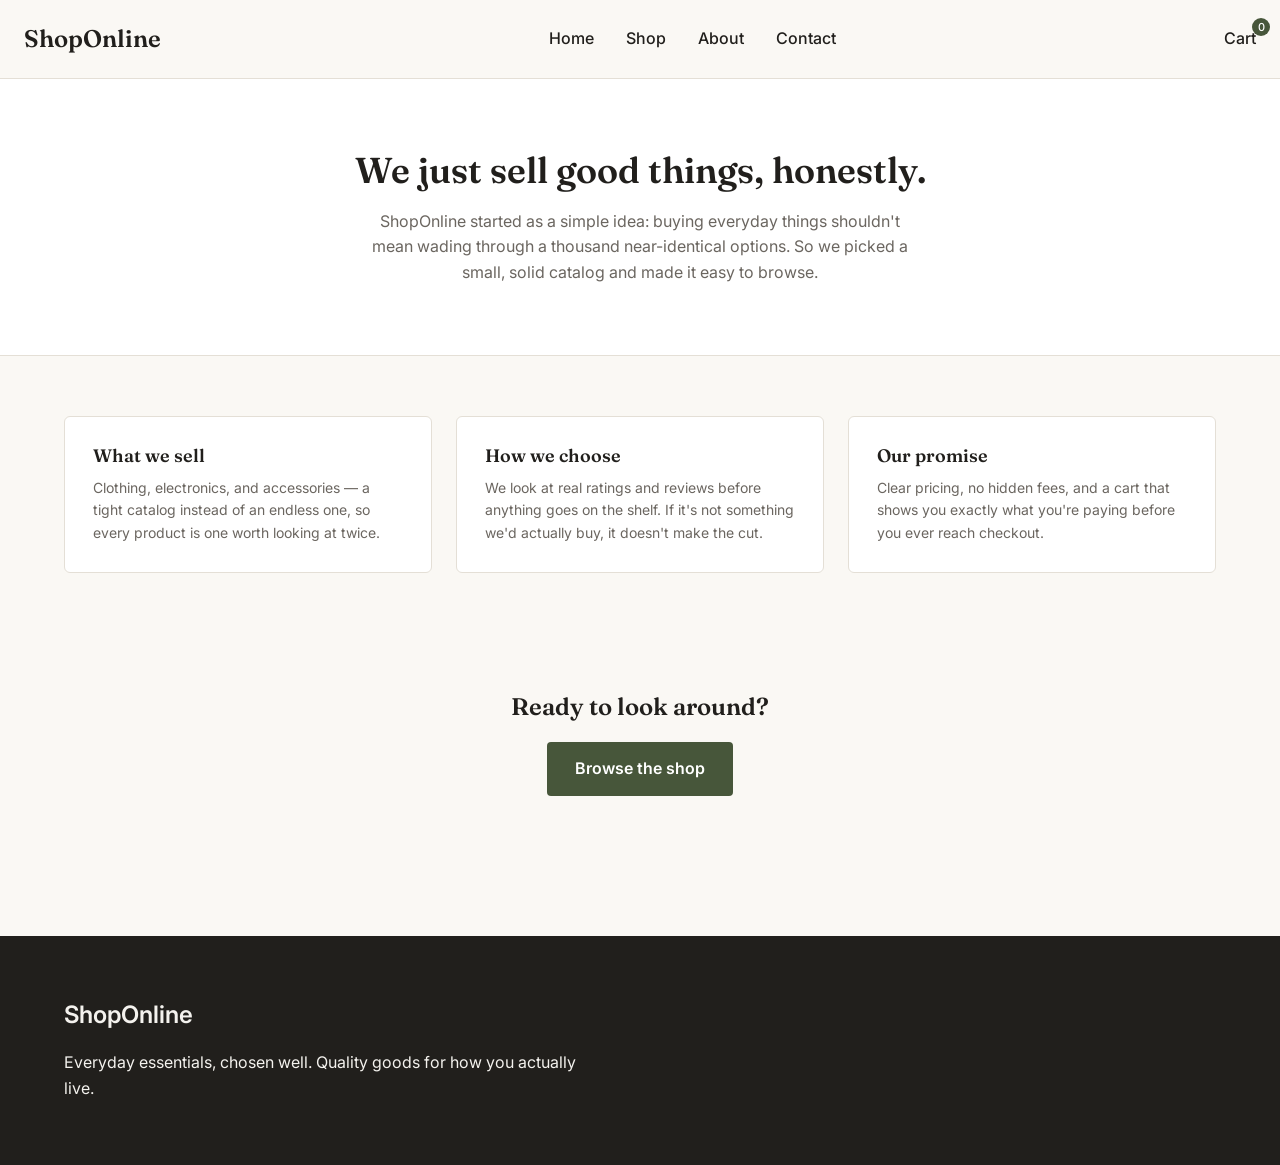
==== about.html @ 8304ce4b "Add about page and contact page with client-side form validation" ====
<!doctype html>
<html lang="en">
  <head>
    <meta charset="UTF-8" />
    <meta name="viewport" content="width=device-width, initial-scale=1.0" />
    <title>ShopOnline — About</title>
    <link rel="preconnect" href="https://fonts.googleapis.com" />
    <link
      href="https://fonts.googleapis.com/css2?family=Fraunces:wght@500;600&family=Inter:wght@400;500;600&display=swap"
      rel="stylesheet"
    />
    <link rel="stylesheet" href="css/style.css" />
  </head>
  <body>
    <header class="navbar">
      <a href="index.html" class="logo">ShopOnline</a>
      <nav>
        <ul class="nav-links">
          <li><a href="index.html">Home</a></li>
          <li><a href="shop.html">Shop</a></li>
          <li><a href="about.html">About</a></li>
          <li><a href="contact.html">Contact</a></li>
        </ul>
      </nav>
      <div class="nav-right">
        <a href="cart.html" class="cart-link"
          >Cart <span class="cart-count" id="cart-count">0</span></a
        >
        <button class="hamburger" id="hamburger" aria-label="Menu">
          <span></span><span></span><span></span>
        </button>
      </div>
    </header>

    <main>
      <section class="about-hero">
        <div class="container">
          <h1>We just sell good things, honestly.</h1>
          <p>
            ShopOnline started as a simple idea: buying everyday things
            shouldn't mean wading through a thousand near-identical options. So
            we picked a small, solid catalog and made it easy to browse.
          </p>
        </div>
      </section>

      <section class="container section about-grid">
        <div class="about-card">
          <h3>What we sell</h3>
          <p>
            Clothing, electronics, and accessories — a tight catalog instead of
            an endless one, so every product is one worth looking at twice.
          </p>
        </div>
        <div class="about-card">
          <h3>How we choose</h3>
          <p>
            We look at real ratings and reviews before anything goes on the
            shelf. If it's not something we'd actually buy, it doesn't make the
            cut.
          </p>
        </div>
        <div class="about-card">
          <h3>Our promise</h3>
          <p>
            Clear pricing, no hidden fees, and a cart that shows you exactly
            what you're paying before you ever reach checkout.
          </p>
        </div>
      </section>

      <section class="container section-cta-block">
        <h2>Ready to look around?</h2>
        <a href="shop.html" class="btn btn-primary">Browse the shop</a>
      </section>
    </main>

    <footer class="site-footer">
      <div class="container">
        <div class="footer-grid">
          <div>
            <h4 class="logo">ShopOnline</h4>
            <p>
              Everyday essentials, chosen well. Quality goods for how you
              actually live.
            </p>
          </div>
          <div></div>
        </div>
      </div>
    </footer>
  </body>
</html>
---- css/style.css ----
/* ===== Variables ===== */
:root {
  --color-bg: #faf8f4; /* warm off-white background */
  --color-text: #211f1c; /* near-black text */
  --color-muted: #6b6660; /* soft gray for secondary text */
  --color-card: #ffffff;
  --color-border: #e4dfd6;
  --color-accent: #47563a; /* olive green - buttons, links */
  --color-accent-dark: #333f29;
  --font-heading: "Fraunces", serif;
  --font-body: "Inter", sans-serif;
  --max-width: 1200px;
}

/* ===== Reset ===== */
* {
  margin: 0;
  padding: 0;
  box-sizing: border-box;
}

body {
  font-family: var(--font-body);
  background: var(--color-bg);
  color: var(--color-text);
  line-height: 1.6;
}

img {
  max-width: 100%;
  display: block;
}

a {
  text-decoration: none;
  color: inherit;
}

h1,
h2,
h3 {
  font-family: var(--font-heading);
  line-height: 1.2;
  font-weight: 600;
}

.container {
  max-width: var(--max-width);
  margin: 0 auto;
  padding: 0 24px;
}

.btn {
  display: inline-block;
  padding: 14px 28px;
  border-radius: 4px;
  font-weight: 600;
  cursor: pointer;
  border: none;
  transition: background 0.2s ease;
}

.btn-primary {
  background: var(--color-accent);
  color: #fff;
}
.btn-primary:hover {
  background: var(--color-accent-dark);
}

.btn-outline {
  background: transparent;
  border: 1px solid var(--color-text);
  color: var(--color-text);
}
.btn-outline:hover {
  background: var(--color-text);
  color: #fff;
}

/* ===== Navbar ===== */
.navbar {
  display: flex;
  align-items: center;
  justify-content: space-between;
  padding: 20px 24px;
  border-bottom: 1px solid var(--color-border);
  background: var(--color-bg);
  position: sticky;
  top: 0;
  z-index: 100;
}

.logo {
  font-family: var(--font-heading);
  font-size: 24px;
  font-weight: 600;
}

.nav-links {
  display: flex;
  gap: 32px;
  list-style: none;
}

.nav-links a {
  font-weight: 500;
}
.nav-links a:hover {
  color: var(--color-accent);
}

.nav-right {
  display: flex;
  align-items: center;
  gap: 20px;
}

.cart-link {
  position: relative;
  font-weight: 500;
}

.cart-count {
  position: absolute;
  top: -8px;
  right: -14px;
  background: var(--color-accent);
  color: #fff;
  font-size: 11px;
  width: 18px;
  height: 18px;
  border-radius: 50%;
  display: flex;
  align-items: center;
  justify-content: center;
}

.hamburger {
  display: none;
  flex-direction: column;
  gap: 5px;
  background: none;
  border: none;
  cursor: pointer;
}
.hamburger span {
  width: 24px;
  height: 2px;
  background: var(--color-text);
}

/* ===== Footer ===== */
.site-footer {
  background: var(--color-text);
  color: #f4f2ee;
  margin-top: 80px;
  padding: 60px 0 24px;
}

.footer-grid {
  display: grid;
  grid-template-columns: 2fr 1fr 1fr;
  gap: 40px;
  margin-bottom: 40px;
}

.footer-grid h4 {
  margin-bottom: 16px;
  font-family: var(--font-body);
}

.footer-grid ul {
  list-style: none;
}
.footer-grid li {
  margin-bottom: 10px;
  color: #cfcac2;
}
.footer-grid a:hover {
  color: #fff;
}

.footer-bottom {
  border-top: 1px solid #3a3833;
  padding-top: 20px;
  text-align: center;
  font-size: 14px;
  color: #a39d92;
}

/* ===== Hero ===== */
.hero {
  display: flex;
  align-items: center;
  gap: 60px;
  padding: 60px 24px;
  max-width: var(--max-width);
  margin: 0 auto;
}

.hero-text {
  flex: 1;
}
.hero-text h1 {
  font-size: 48px;
  margin-bottom: 20px;
}
.hero-text p {
  color: var(--color-muted);
  font-size: 17px;
  margin-bottom: 28px;
  max-width: 420px;
}

.hero-image {
  flex: 1;
}
.hero-image img {
  border-radius: 6px;
  width: 100%;
  height: 420px;
  object-fit: cover;
}

/* ===== Sections ===== */
.section {
  padding: 60px 24px;
}

.section-heading {
  margin-bottom: 32px;
}
.section-heading h2 {
  font-size: 30px;
  margin-bottom: 6px;
}
.section-heading p {
  color: var(--color-muted);
}

.section-cta {
  text-align: center;
  margin-top: 32px;
}

/* ===== Product grid & cards ===== */
.product-grid {
  display: grid;
  grid-template-columns: repeat(4, 1fr);
  gap: 24px;
}

.product-card {
  background: var(--color-card);
  border: 1px solid var(--color-border);
  border-radius: 6px;
  overflow: hidden;
  transition: box-shadow 0.2s ease;
}
.product-card:hover {
  box-shadow: 0 8px 20px rgba(0, 0, 0, 0.06);
}

.product-image {
  height: 200px;
  display: flex;
  align-items: center;
  justify-content: center;
  padding: 20px;
  background: #fff;
}
.product-image img {
  max-height: 160px;
  object-fit: contain;
}

.product-info {
  padding: 16px;
}
.product-category {
  font-size: 12px;
  color: var(--color-muted);
  text-transform: capitalize;
  margin-bottom: 4px;
}
.product-title {
  font-size: 15px;
  font-weight: 500;
  font-family: var(--font-body);
  margin-bottom: 12px;
  display: -webkit-box;
  -webkit-line-clamp: 2;
  -webkit-box-orient: vertical;
  overflow: hidden;
  height: 40px;
}

.product-footer {
  display: flex;
  align-items: center;
  justify-content: space-between;
}
.product-price {
  font-weight: 600;
}

.btn-add-cart {
  background: var(--color-text);
  color: #fff;
  border: none;
  padding: 8px 12px;
  font-size: 13px;
  border-radius: 4px;
  cursor: pointer;
}
.btn-add-cart:hover {
  background: var(--color-accent);
}
/* ===== Filter bar ===== */
.filter-bar {
  display: flex;
  gap: 12px;
  flex-wrap: wrap;
  margin-bottom: 32px;
}

.filter-btn {
  background: transparent;
  border: 1px solid var(--color-border);
  padding: 8px 16px;
  border-radius: 20px;
  font-size: 14px;
  text-transform: capitalize;
  cursor: pointer;
  color: var(--color-muted);
}

.filter-btn:hover {
  border-color: var(--color-accent);
}

.filter-btn.active {
  background: var(--color-accent);
  border-color: var(--color-accent);
  color: #fff;
}
/* ===== Cart page ===== */
.cart-layout {
  display: grid;
  grid-template-columns: 2fr 1fr;
  gap: 32px;
  align-items: start;
}

.cart-items {
  display: flex;
  flex-direction: column;
  gap: 16px;
}

.cart-row {
  display: grid;
  grid-template-columns: 70px 2fr auto auto auto;
  align-items: center;
  gap: 16px;
  background: var(--color-card);
  border: 1px solid var(--color-border);
  border-radius: 6px;
  padding: 12px 16px;
}

.cart-row img {
  width: 60px;
  height: 60px;
  object-fit: contain;
}

.cart-row-title {
  font-size: 14px;
  font-weight: 500;
}
.cart-row-price {
  font-size: 13px;
  color: var(--color-muted);
}

.qty-control {
  display: flex;
  align-items: center;
  gap: 10px;
}
.qty-btn {
  width: 26px;
  height: 26px;
  border: 1px solid var(--color-border);
  background: #fff;
  border-radius: 4px;
  cursor: pointer;
  font-size: 15px;
}
.qty-btn:hover {
  border-color: var(--color-accent);
}

.cart-row-total {
  font-weight: 600;
}

.remove-btn {
  background: none;
  border: none;
  color: var(--color-muted);
  font-size: 13px;
  text-decoration: underline;
  cursor: pointer;
}
.remove-btn:hover {
  color: #b3261e;
}

.empty-cart {
  padding: 60px 0;
  text-align: center;
  color: var(--color-muted);
}

/* Order summary */
.cart-summary {
  background: var(--color-card);
  border: 1px solid var(--color-border);
  border-radius: 6px;
  padding: 24px;
}
.cart-summary h3 {
  margin-bottom: 20px;
  font-size: 18px;
}

.summary-row {
  display: flex;
  justify-content: space-between;
  margin-bottom: 12px;
  color: var(--color-muted);
  font-size: 14px;
}
.summary-total {
  font-weight: 600;
  color: var(--color-text);
  font-size: 16px;
  border-top: 1px solid var(--color-border);
  padding-top: 12px;
  margin-top: 8px;
}

.cart-summary .btn {
  width: 100%;
  margin-top: 16px;
}

@media (max-width: 800px) {
  .cart-layout {
    grid-template-columns: 1fr;
  }
  .cart-row {
    grid-template-columns: 50px 1fr auto;
    row-gap: 8px;
  }
  .cart-row-total,
  .remove-btn {
    grid-column: 2 / 3;
  }
}
/* ===== About page ===== */
.about-hero {
  background: var(--color-card);
  border-bottom: 1px solid var(--color-border);
  padding: 70px 24px;
  text-align: center;
}
.about-hero h1 {
  font-size: 36px;
  margin-bottom: 16px;
}
.about-hero p {
  max-width: 560px;
  margin: 0 auto;
  color: var(--color-muted);
}

.about-grid {
  display: grid;
  grid-template-columns: repeat(3, 1fr);
  gap: 24px;
}
.about-card {
  background: var(--color-card);
  border: 1px solid var(--color-border);
  border-radius: 6px;
  padding: 28px;
}
.about-card h3 {
  font-size: 18px;
  margin-bottom: 10px;
}
.about-card p {
  color: var(--color-muted);
  font-size: 14px;
}

.section-cta-block {
  text-align: center;
  padding: 60px 24px;
}
.section-cta-block h2 {
  margin-bottom: 20px;
}

/* ===== Contact page ===== */
.contact-layout {
  display: grid;
  grid-template-columns: 2fr 1fr;
  gap: 40px;
}

.form-group {
  margin-bottom: 20px;
}
.form-group label {
  display: block;
  margin-bottom: 6px;
  font-size: 14px;
  font-weight: 500;
}
.form-group input,
.form-group textarea {
  width: 100%;
  padding: 12px 14px;
  border: 1px solid var(--color-border);
  border-radius: 4px;
  font-family: var(--font-body);
  font-size: 14px;
  background: #fff;
}
.form-group input:focus,
.form-group textarea:focus {
  outline: none;
  border-color: var(--color-accent);
}
.form-group input.input-error,
.form-group textarea.input-error {
  border-color: #b3261e;
}
.error-msg {
  display: block;
  color: #b3261e;
  font-size: 13px;
  margin-top: 4px;
  min-height: 16px;
}
.form-success {
  color: var(--color-accent-dark);
  margin-top: 14px;
  font-size: 14px;
}

.contact-info {
  background: var(--color-card);
  border: 1px solid var(--color-border);
  border-radius: 6px;
  padding: 24px;
  height: fit-content;
}
.contact-info h3 {
  margin-bottom: 16px;
  font-size: 18px;
}
.contact-info p {
  margin-bottom: 14px;
  font-size: 14px;
  color: var(--color-muted);
}

@media (max-width: 800px) {
  .about-grid {
    grid-template-columns: 1fr;
  }
  .contact-layout {
    grid-template-columns: 1fr;
  }
}
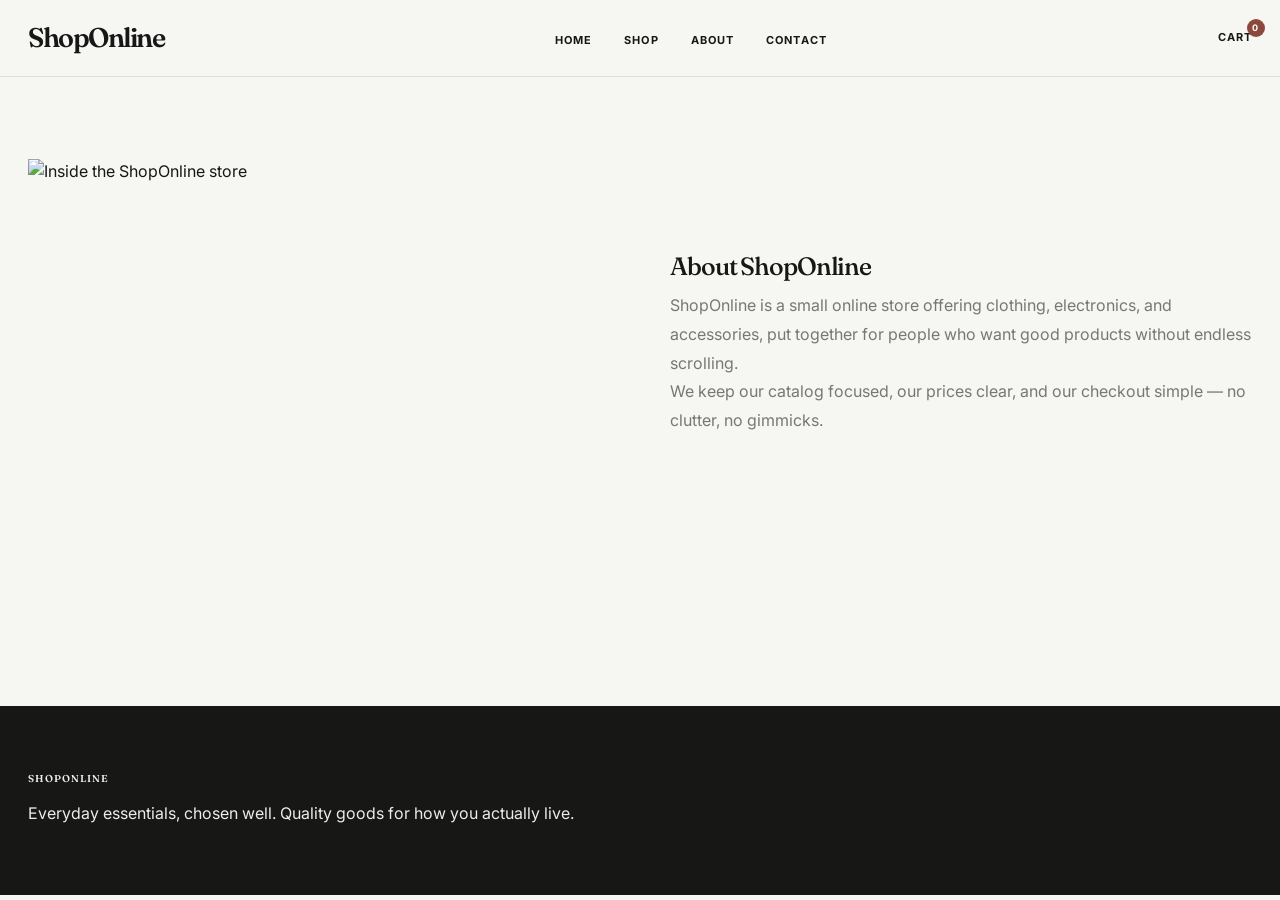
==== commit 89ff1490: "Update About page with Anarkali, Lahore store address" ====
--- a/about.html
+++ b/about.html
@@ -33,45 +33,25 @@
     </header>
 
     <main>
-      <section class="about-hero">
-        <div class="container">
-          <h1>We just sell good things, honestly.</h1>
+      <section class="container section about-location">
+        <div class="location-image">
+          <img
+            src="https://images.unsplash.com/photo-1441986300917-64674bd600d8?auto=format&fit=crop&w=900&q=80"
+            alt="Inside the ShopOnline store"
+          />
+        </div>
+        <div class="location-address">
+          <h3>About ShopOnline</h3>
           <p>
-            ShopOnline started as a simple idea: buying everyday things
-            shouldn't mean wading through a thousand near-identical options. So
-            we picked a small, solid catalog and made it easy to browse.
+            ShopOnline is a small online store offering clothing, electronics,
+            and accessories, put together for people who want good products
+            without endless scrolling.
+          </p>
+          <p>
+            We keep our catalog focused, our prices clear, and our checkout
+            simple — no clutter, no gimmicks.
           </p>
         </div>
-      </section>
-
-      <section class="container section about-grid">
-        <div class="about-card">
-          <h3>What we sell</h3>
-          <p>
-            Clothing, electronics, and accessories — a tight catalog instead of
-            an endless one, so every product is one worth looking at twice.
-          </p>
-        </div>
-        <div class="about-card">
-          <h3>How we choose</h3>
-          <p>
-            We look at real ratings and reviews before anything goes on the
-            shelf. If it's not something we'd actually buy, it doesn't make the
-            cut.
-          </p>
-        </div>
-        <div class="about-card">
-          <h3>Our promise</h3>
-          <p>
-            Clear pricing, no hidden fees, and a cart that shows you exactly
-            what you're paying before you ever reach checkout.
-          </p>
-        </div>
-      </section>
-
-      <section class="container section-cta-block">
-        <h2>Ready to look around?</h2>
-        <a href="shop.html" class="btn btn-primary">Browse the shop</a>
       </section>
     </main>
 
--- a/css/style.css
+++ b/css/style.css
@@ -1,36 +1,38 @@
-/* ===== Variables ===== */
 :root {
-  --color-bg: #faf8f4; /* warm off-white background */
-  --color-text: #211f1c; /* near-black text */
-  --color-muted: #6b6660; /* soft gray for secondary text */
+  --color-bg: #f6f6f3;
+  --color-text: #171716;
+  --color-muted: #777773;
   --color-card: #ffffff;
-  --color-border: #e4dfd6;
-  --color-accent: #47563a; /* olive green - buttons, links */
-  --color-accent-dark: #333f29;
-  --font-heading: "Fraunces", serif;
-  --font-body: "Inter", sans-serif;
-  --max-width: 1200px;
-}
-
-/* ===== Reset ===== */
+  --color-border: #deded9;
+  --color-accent: #8b493b;
+  --color-accent-dark: #71382e;
+  --font-heading: "Fraunces", Georgia, serif;
+  --font-body: "Inter", Arial, sans-serif;
+  --max-width: 1280px;
+}
+
 * {
   margin: 0;
   padding: 0;
   box-sizing: border-box;
 }
 
+html {
+  scroll-behavior: smooth;
+}
+
 body {
   font-family: var(--font-body);
   background: var(--color-bg);
   color: var(--color-text);
-  line-height: 1.6;
+  line-height: 1.55;
+  -webkit-font-smoothing: antialiased;
 }
 
 img {
   max-width: 100%;
   display: block;
 }
-
 a {
   text-decoration: none;
   color: inherit;
@@ -40,52 +42,65 @@
 h2,
 h3 {
   font-family: var(--font-heading);
-  line-height: 1.2;
-  font-weight: 600;
+  line-height: 1.05;
+  font-weight: 500;
+  letter-spacing: -0.045em;
 }
 
 .container {
   max-width: var(--max-width);
-  margin: 0 auto;
-  padding: 0 24px;
-}
+  margin: auto;
+  padding: 0 28px;
+}
+
+/* Buttons */
 
 .btn {
   display: inline-block;
-  padding: 14px 28px;
-  border-radius: 4px;
-  font-weight: 600;
+  padding: 13px 23px;
+  border: 1px solid transparent;
+  border-radius: 2px;
+  font-size: 11px;
+  font-weight: 700;
+  letter-spacing: 0.08em;
+  text-transform: uppercase;
   cursor: pointer;
-  border: none;
-  transition: background 0.2s ease;
+  transition: 0.2s ease;
+}
+
+.btn:hover {
+  transform: translateY(-1px);
 }
 
 .btn-primary {
+  background: var(--color-text);
+  color: #fff;
+}
+
+.btn-primary:hover {
   background: var(--color-accent);
-  color: #fff;
-}
-.btn-primary:hover {
-  background: var(--color-accent-dark);
 }
 
 .btn-outline {
   background: transparent;
-  border: 1px solid var(--color-text);
-  color: var(--color-text);
-}
+  border-color: #aaa9a3;
+}
+
 .btn-outline:hover {
   background: var(--color-text);
+  border-color: var(--color-text);
   color: #fff;
 }
 
-/* ===== Navbar ===== */
+/* Navbar */
+
 .navbar {
   display: flex;
   align-items: center;
   justify-content: space-between;
-  padding: 20px 24px;
+  padding: 17px max(28px, calc((100vw - var(--max-width)) / 2));
+  background: rgba(246, 246, 243, 0.97);
   border-bottom: 1px solid var(--color-border);
-  background: var(--color-bg);
   position: sticky;
   top: 0;
   z-index: 100;
@@ -93,8 +108,9 @@
 
 .logo {
   font-family: var(--font-heading);
-  font-size: 24px;
+  font-size: 27px;
   font-weight: 600;
+  letter-spacing: -0.055em;
 }
 
 .nav-links {
@@ -103,34 +119,40 @@
   list-style: none;
 }
 
-.nav-links a {
-  font-weight: 500;
-}
-.nav-links a:hover {
+.nav-links a,
+.cart-link {
+  font-size: 11px;
+  font-weight: 700;
+  letter-spacing: 0.1em;
+  text-transform: uppercase;
+  transition: color 0.18s ease;
+}
+
+.nav-links a:hover,
+.cart-link:hover {
   color: var(--color-accent);
 }
 
 .nav-right {
   display: flex;
   align-items: center;
-  gap: 20px;
+  gap: 22px;
 }
 
 .cart-link {
   position: relative;
-  font-weight: 500;
 }
 
 .cart-count {
   position: absolute;
-  top: -8px;
-  right: -14px;
-  background: var(--color-accent);
-  color: #fff;
-  font-size: 11px;
+  top: -10px;
+  right: -13px;
   width: 18px;
   height: 18px;
   border-radius: 50%;
+  background: var(--color-accent);
+  color: #fff;
+  font-size: 9px;
   display: flex;
   align-items: center;
   justify-content: center;
@@ -141,282 +163,294 @@
   flex-direction: column;
   gap: 5px;
   background: none;
-  border: none;
+  border: 0;
   cursor: pointer;
 }
+
 .hamburger span {
-  width: 24px;
+  width: 23px;
   height: 2px;
   background: var(--color-text);
-}
-
-/* ===== Footer ===== */
-.site-footer {
-  background: var(--color-text);
-  color: #f4f2ee;
-  margin-top: 80px;
-  padding: 60px 0 24px;
-}
-
-.footer-grid {
-  display: grid;
-  grid-template-columns: 2fr 1fr 1fr;
-  gap: 40px;
-  margin-bottom: 40px;
-}
-
-.footer-grid h4 {
-  margin-bottom: 16px;
-  font-family: var(--font-body);
-}
-
-.footer-grid ul {
-  list-style: none;
-}
-.footer-grid li {
-  margin-bottom: 10px;
-  color: #cfcac2;
-}
-.footer-grid a:hover {
-  color: #fff;
-}
-
-.footer-bottom {
-  border-top: 1px solid #3a3833;
-  padding-top: 20px;
-  text-align: center;
-  font-size: 14px;
-  color: #a39d92;
-}
-
-/* ===== Hero ===== */
+  transition: 0.2s ease;
+}
+
+/* Hero */
+
 .hero {
   display: flex;
   align-items: center;
-  gap: 60px;
-  padding: 60px 24px;
+  gap: 7%;
   max-width: var(--max-width);
-  margin: 0 auto;
+  min-height: 650px;
+  margin: auto;
+  padding: 55px 28px 75px;
 }
 
 .hero-text {
   flex: 1;
 }
+
 .hero-text h1 {
-  font-size: 48px;
-  margin-bottom: 20px;
-}
+  max-width: 590px;
+  font-size: clamp(48px, 6vw, 80px);
+  margin-bottom: 25px;
+}
+
 .hero-text p {
-  color: var(--color-muted);
-  font-size: 17px;
-  margin-bottom: 28px;
-  max-width: 420px;
+  max-width: 440px;
+  color: var(--color-muted);
+  font-size: 15px;
+  line-height: 1.75;
+  margin-bottom: 30px;
 }
 
 .hero-image {
   flex: 1;
-}
+  min-width: 0;
+}
+
 .hero-image img {
-  border-radius: 6px;
   width: 100%;
-  height: 420px;
+  height: 520px;
   object-fit: cover;
-}
-
-/* ===== Sections ===== */
+  border-radius: 0;
+}
+
+/* Sections */
+
 .section {
-  padding: 60px 24px;
+  padding: 82px 28px;
 }
 
 .section-heading {
-  margin-bottom: 32px;
-}
+  margin-bottom: 34px;
+  padding-bottom: 15px;
+  border-bottom: 1px solid var(--color-border);
+}
+
 .section-heading h2 {
-  font-size: 30px;
-  margin-bottom: 6px;
-}
+  font-size: clamp(30px, 3.4vw, 44px);
+  margin-bottom: 7px;
+}
+
 .section-heading p {
   color: var(--color-muted);
-}
-
-.section-cta {
-  text-align: center;
-  margin-top: 32px;
-}
-
-/* ===== Product grid & cards ===== */
+  font-size: 13px;
+}
+
+/* Products */
+
 .product-grid {
   display: grid;
   grid-template-columns: repeat(4, 1fr);
-  gap: 24px;
+  gap: 28px 16px;
 }
 
 .product-card {
-  background: var(--color-card);
-  border: 1px solid var(--color-border);
-  border-radius: 6px;
+  background: transparent;
+  border: 0;
+  border-radius: 0;
+  overflow: visible;
+  transition: transform 0.22s ease;
+}
+
+.product-card:hover {
+  box-shadow: none;
+  transform: translateY(-3px);
+}
+
+.product-image {
+  height: 330px;
+  padding: 22px;
+  background: #ebebe7;
+  display: flex;
+  align-items: center;
+  justify-content: center;
   overflow: hidden;
-  transition: box-shadow 0.2s ease;
-}
-.product-card:hover {
-  box-shadow: 0 8px 20px rgba(0, 0, 0, 0.06);
-}
-
-.product-image {
-  height: 200px;
-  display: flex;
-  align-items: center;
-  justify-content: center;
-  padding: 20px;
-  background: #fff;
-}
+}
+
 .product-image img {
-  max-height: 160px;
+  max-height: 285px;
   object-fit: contain;
+  transition: transform 0.35s ease;
+}
+
+.product-card:hover .product-image img {
+  transform: scale(1.045);
 }
 
 .product-info {
-  padding: 16px;
-}
+  padding: 14px 0 0;
+}
+
 .product-category {
-  font-size: 12px;
-  color: var(--color-muted);
-  text-transform: capitalize;
-  margin-bottom: 4px;
-}
+  color: #898984;
+  font-size: 10px;
+  font-weight: 700;
+  letter-spacing: 0.1em;
+  text-transform: uppercase;
+  margin-bottom: 6px;
+}
+
 .product-title {
-  font-size: 15px;
-  font-weight: 500;
+  height: 39px;
+  margin-bottom: 13px;
   font-family: var(--font-body);
-  margin-bottom: 12px;
-  display: -webkit-box;
-  -webkit-line-clamp: 2;
-  -webkit-box-orient: vertical;
-  overflow: hidden;
-  height: 40px;
+  font-size: 14px;
+  font-weight: 550;
+  line-height: 1.4;
 }
 
 .product-footer {
   display: flex;
   align-items: center;
   justify-content: space-between;
-}
+  border-top: 1px solid var(--color-border);
+  padding-top: 10px;
+}
+
 .product-price {
-  font-weight: 600;
+  font-size: 13px;
+  font-weight: 700;
 }
 
 .btn-add-cart {
-  background: var(--color-text);
-  color: #fff;
-  border: none;
-  padding: 8px 12px;
-  font-size: 13px;
-  border-radius: 4px;
+  padding: 0 0 2px;
+  background: transparent;
+  color: var(--color-text);
+  border: 0;
+  border-bottom: 1px solid var(--color-text);
+  border-radius: 0;
+  font-size: 10px;
+  font-weight: 700;
+  letter-spacing: 0.08em;
+  text-transform: uppercase;
   cursor: pointer;
 }
+
 .btn-add-cart:hover {
-  background: var(--color-accent);
-}
-/* ===== Filter bar ===== */
+  background: transparent;
+  color: var(--color-accent);
+  border-color: var(--color-accent);
+}
+
+/* Filters */
+
 .filter-bar {
   display: flex;
-  gap: 12px;
+  gap: 8px;
   flex-wrap: wrap;
-  margin-bottom: 32px;
+  margin-bottom: 34px;
 }
 
 .filter-btn {
   background: transparent;
-  border: 1px solid var(--color-border);
-  padding: 8px 16px;
-  border-radius: 20px;
-  font-size: 14px;
-  text-transform: capitalize;
+  border: 1px solid #c9c9c4;
+  border-radius: 0;
+  padding: 9px 16px;
+  color: #6f6f6a;
+  font-size: 10px;
+  font-weight: 700;
+  letter-spacing: 0.07em;
+  text-transform: uppercase;
   cursor: pointer;
-  color: var(--color-muted);
 }
 
 .filter-btn:hover {
-  border-color: var(--color-accent);
+  border-color: var(--color-text);
+  color: var(--color-text);
 }
 
 .filter-btn.active {
-  background: var(--color-accent);
-  border-color: var(--color-accent);
+  background: var(--color-text);
+  border-color: var(--color-text);
   color: #fff;
 }
-/* ===== Cart page ===== */
+
+/* Cart */
+
 .cart-layout {
   display: grid;
-  grid-template-columns: 2fr 1fr;
-  gap: 32px;
+  grid-template-columns: 1.8fr 0.8fr;
+  gap: 55px;
   align-items: start;
 }
 
 .cart-items {
   display: flex;
   flex-direction: column;
-  gap: 16px;
 }
 
 .cart-row {
   display: grid;
-  grid-template-columns: 70px 2fr auto auto auto;
-  align-items: center;
-  gap: 16px;
-  background: var(--color-card);
-  border: 1px solid var(--color-border);
-  border-radius: 6px;
-  padding: 12px 16px;
+  grid-template-columns: 78px 2fr auto auto auto;
+  align-items: center;
+  gap: 18px;
+  padding: 17px 0;
+  background: transparent;
+  border: 0;
+  border-top: 1px solid var(--color-border);
+  border-radius: 0;
+}
+
+.cart-row:last-child {
+  border-bottom: 1px solid var(--color-border);
 }
 
 .cart-row img {
-  width: 60px;
-  height: 60px;
+  width: 72px;
+  height: 82px;
   object-fit: contain;
+  background: #ebebe7;
 }
 
 .cart-row-title {
   font-size: 14px;
-  font-weight: 500;
+  font-weight: 550;
 }
 .cart-row-price {
-  font-size: 13px;
-  color: var(--color-muted);
+  color: var(--color-muted);
+  font-size: 12px;
 }
 
 .qty-control {
   display: flex;
   align-items: center;
-  gap: 10px;
-}
+  gap: 8px;
+}
+
 .qty-btn {
-  width: 26px;
-  height: 26px;
-  border: 1px solid var(--color-border);
-  background: #fff;
-  border-radius: 4px;
+  width: 28px;
+  height: 28px;
+  border: 1px solid #c9c9c4;
+  background: transparent;
+  border-radius: 0;
   cursor: pointer;
-  font-size: 15px;
-}
+}
+
 .qty-btn:hover {
-  border-color: var(--color-accent);
+  background: var(--color-text);
+  border-color: var(--color-text);
+  color: #fff;
 }
 
 .cart-row-total {
-  font-weight: 600;
+  font-weight: 700;
 }
 
 .remove-btn {
   background: none;
-  border: none;
-  color: var(--color-muted);
-  font-size: 13px;
-  text-decoration: underline;
+  border: 0;
+  color: #777771;
+  font-size: 10px;
+  font-weight: 700;
+  letter-spacing: 0.07em;
+  text-transform: uppercase;
   cursor: pointer;
 }
+
 .remove-btn:hover {
-  color: #b3261e;
+  color: var(--color-accent);
 }
 
 .empty-cart {
@@ -425,16 +459,18 @@
   color: var(--color-muted);
 }
 
-/* Order summary */
 .cart-summary {
-  background: var(--color-card);
-  border: 1px solid var(--color-border);
-  border-radius: 6px;
-  padding: 24px;
-}
+  background: #e9e9e4;
+  border: 0;
+  border-radius: 0;
+  padding: 28px;
+  position: sticky;
+  top: 95px;
+}
+
 .cart-summary h3 {
-  margin-bottom: 20px;
-  font-size: 18px;
+  font-size: 23px;
+  margin-bottom: 23px;
 }
 
 .summary-row {
@@ -442,150 +478,457 @@
   justify-content: space-between;
   margin-bottom: 12px;
   color: var(--color-muted);
-  font-size: 14px;
-}
+  font-size: 12px;
+}
+
 .summary-total {
-  font-weight: 600;
+  margin-top: 12px;
+  padding-top: 15px;
+  border-top: 1px solid #cfcfca;
   color: var(--color-text);
   font-size: 16px;
-  border-top: 1px solid var(--color-border);
-  padding-top: 12px;
-  margin-top: 8px;
+  font-weight: 700;
 }
 
 .cart-summary .btn {
   width: 100%;
-  margin-top: 16px;
-}
-
-@media (max-width: 800px) {
-  .cart-layout {
-    grid-template-columns: 1fr;
-  }
-  .cart-row {
-    grid-template-columns: 50px 1fr auto;
-    row-gap: 8px;
-  }
-  .cart-row-total,
-  .remove-btn {
-    grid-column: 2 / 3;
-  }
-}
-/* ===== About page ===== */
+  margin-top: 17px;
+}
+
+/* About */
+
 .about-hero {
-  background: var(--color-card);
-  border-bottom: 1px solid var(--color-border);
-  padding: 70px 24px;
+  background: #181817;
+  color: #f4f4ef;
+  border: 0;
+  padding: 100px 24px;
   text-align: center;
 }
+
 .about-hero h1 {
-  font-size: 36px;
-  margin-bottom: 16px;
-}
+  font-size: clamp(44px, 6vw, 74px);
+  margin-bottom: 18px;
+}
+
 .about-hero p {
-  max-width: 560px;
-  margin: 0 auto;
-  color: var(--color-muted);
+  max-width: 520px;
+  margin: auto;
+  color: #b6b6af;
+  font-size: 15px;
+  line-height: 1.75;
 }
 
 .about-grid {
   display: grid;
   grid-template-columns: repeat(3, 1fr);
-  gap: 24px;
-}
+  gap: 1px;
+  background: var(--color-border);
+}
+
 .about-card {
-  background: var(--color-card);
-  border: 1px solid var(--color-border);
-  border-radius: 6px;
-  padding: 28px;
-}
+  background: var(--color-bg);
+  border: 0;
+  border-radius: 0;
+  padding: 30px;
+}
+
 .about-card h3 {
-  font-size: 18px;
+  font-size: 20px;
   margin-bottom: 10px;
 }
+
 .about-card p {
   color: var(--color-muted);
-  font-size: 14px;
+  font-size: 13px;
+  line-height: 1.75;
 }
 
 .section-cta-block {
   text-align: center;
-  padding: 60px 24px;
-}
-.section-cta-block h2 {
-  margin-bottom: 20px;
-}
-
-/* ===== Contact page ===== */
+  padding: 70px 24px;
+}
+
+/* Contact */
+
 .contact-layout {
   display: grid;
   grid-template-columns: 2fr 1fr;
-  gap: 40px;
+  gap: 65px;
 }
 
 .form-group {
-  margin-bottom: 20px;
-}
+  margin-bottom: 22px;
+}
+
 .form-group label {
   display: block;
-  margin-bottom: 6px;
-  font-size: 14px;
-  font-weight: 500;
-}
+  margin-bottom: 7px;
+  font-size: 10px;
+  font-weight: 700;
+  letter-spacing: 0.08em;
+  text-transform: uppercase;
+}
+
 .form-group input,
 .form-group textarea {
   width: 100%;
-  padding: 12px 14px;
-  border: 1px solid var(--color-border);
-  border-radius: 4px;
+  padding: 13px 0;
+  border: 0;
+  border-bottom: 1px solid #bdbdb7;
+  border-radius: 0;
+  background: transparent;
   font-family: var(--font-body);
   font-size: 14px;
-  background: #fff;
-}
+}
+
 .form-group input:focus,
 .form-group textarea:focus {
   outline: none;
   border-color: var(--color-accent);
 }
+
 .form-group input.input-error,
 .form-group textarea.input-error {
-  border-color: #b3261e;
-}
+  border-color: #a83d35;
+}
+
 .error-msg {
   display: block;
-  color: #b3261e;
+  color: #a83d35;
+  font-size: 12px;
+  margin-top: 4px;
+}
+
+.form-success {
+  color: var(--color-accent);
+  margin-top: 14px;
   font-size: 13px;
-  margin-top: 4px;
-  min-height: 16px;
-}
-.form-success {
-  color: var(--color-accent-dark);
-  margin-top: 14px;
+}
+
+.contact-info {
+  background: #e9e9e4;
+  border: 0;
+  border-radius: 0;
+  padding: 28px;
+  height: fit-content;
+}
+
+.contact-info h3 {
+  font-size: 22px;
+  margin-bottom: 15px;
+}
+
+.contact-info p {
+  margin-bottom: 13px;
+  color: var(--color-muted);
+  font-size: 13px;
+  line-height: 1.7;
+}
+
+/* Footer */
+
+.site-footer {
+  background: #171716;
+  color: #edede8;
+  margin-top: 95px;
+  padding: 65px 0 24px;
+}
+
+.footer-grid {
+  display: grid;
+  grid-template-columns: 2fr 1fr 1fr;
+  gap: 45px;
+  margin-bottom: 45px;
+}
+
+.footer-grid h4 {
+  margin-bottom: 15px;
+  font-size: 10px;
+  letter-spacing: 0.1em;
+  text-transform: uppercase;
+}
+
+.footer-grid ul {
+  list-style: none;
+}
+
+.footer-grid li {
+  margin-bottom: 9px;
+  color: #9a9a94;
+  font-size: 13px;
+}
+
+.footer-grid a:hover {
+  color: #fff;
+}
+
+.footer-bottom {
+  border-top: 1px solid #30302d;
+  padding-top: 20px;
+  text-align: center;
+  color: #777770;
+  font-size: 12px;
+}
+
+/* Product detail */
+
+.back-link {
+  display: inline-block;
+  margin-bottom: 25px;
+  color: var(--color-muted);
+  font-size: 10px;
+  font-weight: 700;
+  letter-spacing: 0.08em;
+  text-transform: uppercase;
+}
+
+.back-link:hover {
+  color: var(--color-accent);
+}
+
+.detail-layout {
+  display: grid;
+  grid-template-columns: 1.05fr 0.95fr;
+  gap: 65px;
+  align-items: start;
+}
+
+.detail-image {
+  min-height: 560px;
+  background: #ebebe7;
+  border: 0;
+  border-radius: 0;
+  padding: 50px;
+  display: flex;
+  align-items: center;
+  justify-content: center;
+}
+
+.detail-image img {
+  max-height: 470px;
+  object-fit: contain;
+}
+
+.detail-info h1 {
+  font-size: clamp(35px, 4vw, 55px);
+  margin: 7px 0 16px;
+}
+
+.detail-rating {
+  display: flex;
+  align-items: center;
+  gap: 8px;
+  padding-bottom: 17px;
+  border-bottom: 1px solid var(--color-border);
+}
+
+.stars {
+  color: var(--color-accent);
+}
+.rating-count {
+  color: var(--color-muted);
+  font-size: 12px;
+}
+
+.detail-price {
+  font-size: 27px;
+  font-weight: 700;
+  margin: 23px 0;
+}
+
+.detail-description {
+  max-width: 520px;
+  color: var(--color-muted);
   font-size: 14px;
-}
-
-.contact-info {
-  background: var(--color-card);
-  border: 1px solid var(--color-border);
-  border-radius: 6px;
-  padding: 24px;
-  height: fit-content;
-}
-.contact-info h3 {
-  margin-bottom: 16px;
-  font-size: 18px;
-}
-.contact-info p {
-  margin-bottom: 14px;
-  font-size: 14px;
-  color: var(--color-muted);
+  line-height: 1.8;
+}
+
+/* Location */
+
+.about-location {
+  display: flex;
+  align-items: center;
+  gap: 60px;
+}
+
+.location-image,
+.location-address {
+  flex: 1;
+}
+
+.location-image img {
+  width: 100%;
+  height: 370px;
+  object-fit: cover;
+  border-radius: 0;
+}
+
+.location-address h3 {
+  margin-bottom: 12px;
+  font-size: 25px;
+}
+
+.location-address p {
+  color: var(--color-muted);
+  line-height: 1.8;
+}
+
+/* Hamburger */
+
+.hamburger.open span:nth-child(1) {
+  transform: translateY(7px) rotate(45deg);
+}
+
+.hamburger.open span:nth-child(2) {
+  opacity: 0;
+}
+
+.hamburger.open span:nth-child(3) {
+  transform: translateY(-7px) rotate(-45deg);
+}
+
+/* Responsive */
+
+@media (max-width: 1024px) {
+  .product-grid {
+    grid-template-columns: repeat(3, 1fr);
+  }
+  .footer-grid {
+    grid-template-columns: 1fr 1fr;
+  }
+  .hero {
+    gap: 45px;
+  }
+  .product-image {
+    height: 300px;
+  }
 }
 
 @media (max-width: 800px) {
+  .cart-layout,
+  .contact-layout,
+  .detail-layout {
+    grid-template-columns: 1fr;
+  }
+
+  .cart-summary {
+    position: static;
+  }
+
   .about-grid {
     grid-template-columns: 1fr;
   }
-  .contact-layout {
+}
+
+@media (max-width: 768px) {
+  .hamburger {
+    display: flex;
+  }
+
+  .nav-links {
+    position: absolute;
+    top: 100%;
+    left: 0;
+    right: 0;
+    display: flex;
+    flex-direction: column;
+    gap: 0;
+    background: var(--color-bg);
+    border-bottom: 1px solid var(--color-border);
+    max-height: 0;
+    overflow: hidden;
+    transition: max-height 0.25s ease;
+  }
+
+  .nav-links.open {
+    max-height: 260px;
+  }
+
+  .nav-links li {
+    width: 100%;
+  }
+
+  .nav-links a {
+    display: block;
+    padding: 15px 20px;
+    border-top: 1px solid var(--color-border);
+  }
+
+  .hero {
+    flex-direction: column;
+    padding: 55px 20px 65px;
+    text-align: center;
+  }
+
+  .hero-text p {
+    margin: 0 auto 28px;
+  }
+
+  .hero-image img {
+    height: 350px;
+  }
+
+  .product-grid {
+    grid-template-columns: repeat(2, 1fr);
+  }
+
+  .footer-grid {
     grid-template-columns: 1fr;
-  }
-}
+    gap: 28px;
+  }
+
+  .about-location {
+    flex-direction: column;
+  }
+}
+
+@media (max-width: 480px) {
+  .container {
+    padding: 0 18px;
+  }
+
+  .section {
+    padding: 65px 18px;
+  }
+
+  .hero {
+    padding-left: 18px;
+    padding-right: 18px;
+  }
+
+  .hero-text h1 {
+    font-size: 43px;
+  }
+
+  .hero-image img {
+    height: 285px;
+  }
+
+  .product-grid {
+    grid-template-columns: 1fr;
+  }
+
+  .product-image {
+    height: 330px;
+  }
+
+  .cart-row {
+    grid-template-columns: 58px 1fr auto;
+    gap: 12px;
+  }
+
+  .cart-row img {
+    width: 58px;
+    height: 68px;
+  }
+
+  .cart-row-total,
+  .remove-btn {
+    grid-column: 2 / 3;
+  }
+
+  .detail-image {
+    min-height: 390px;
+    padding: 30px;
+  }
+}
